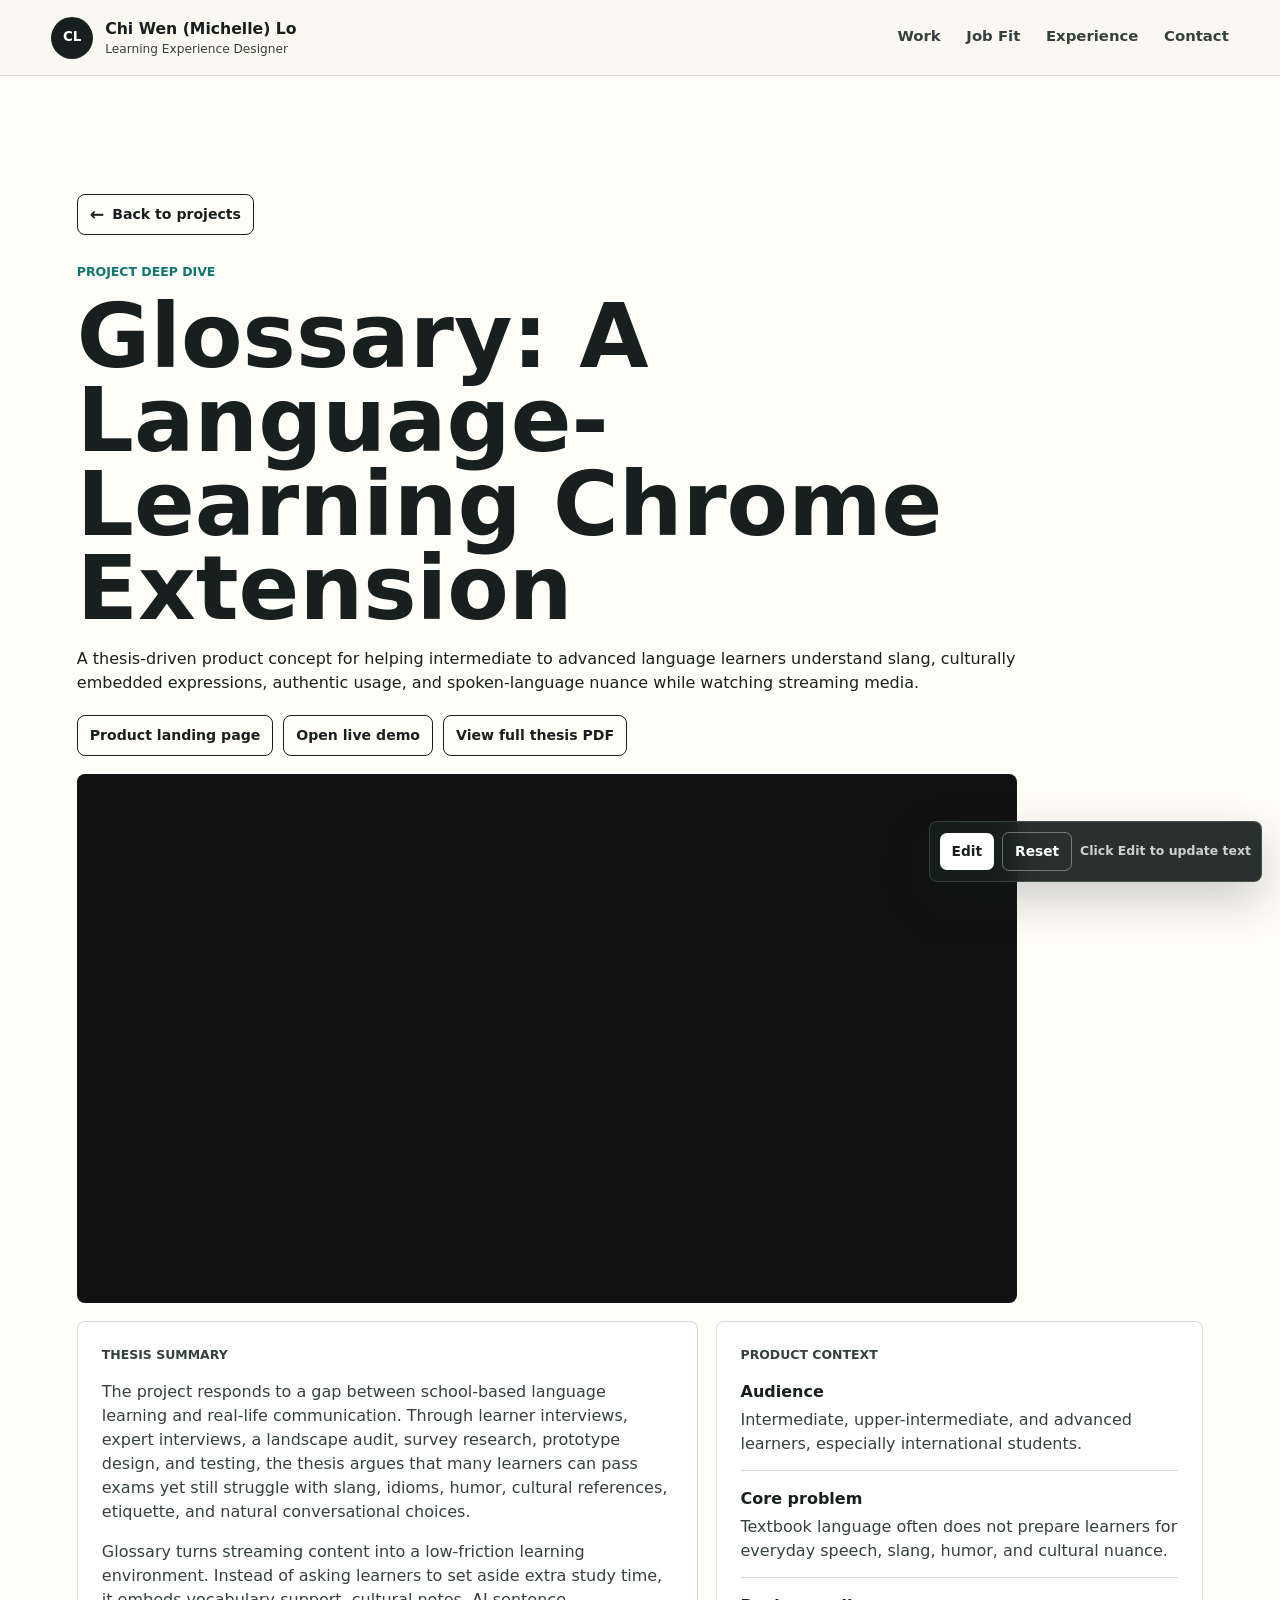
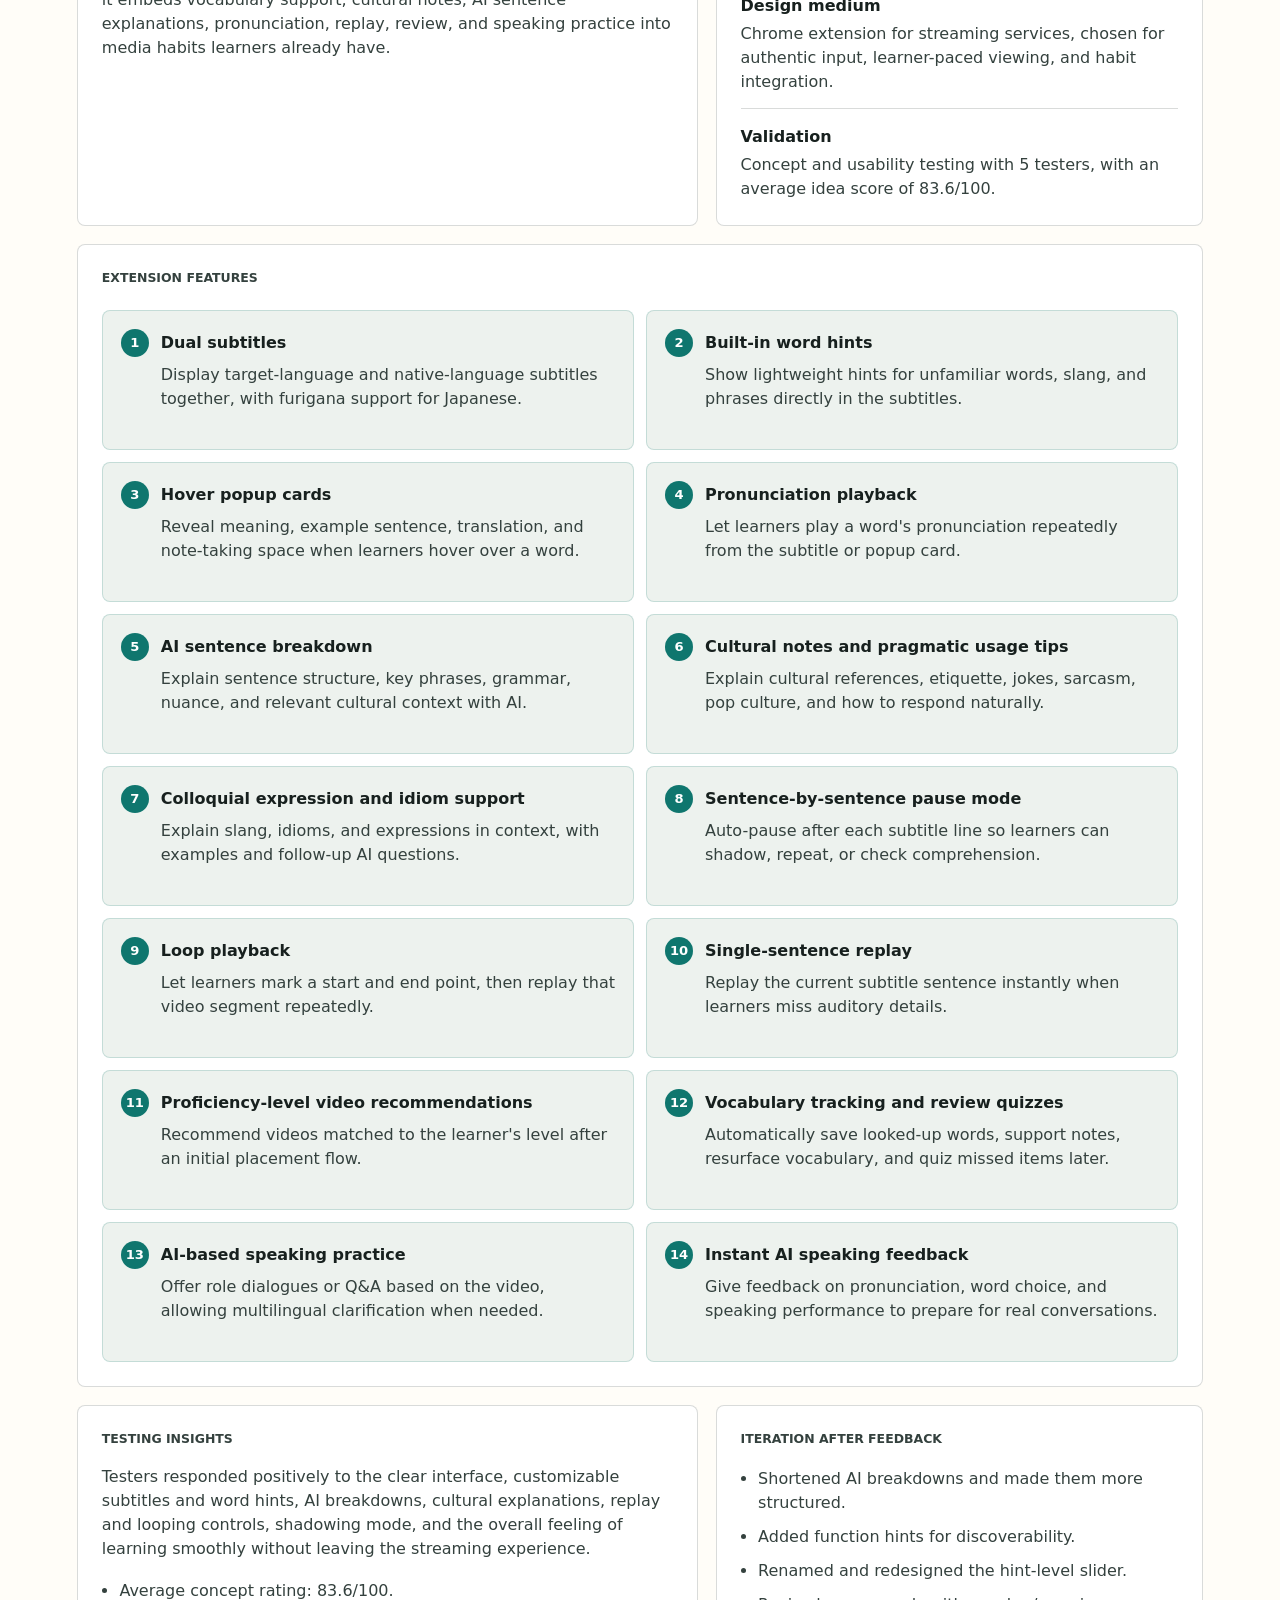
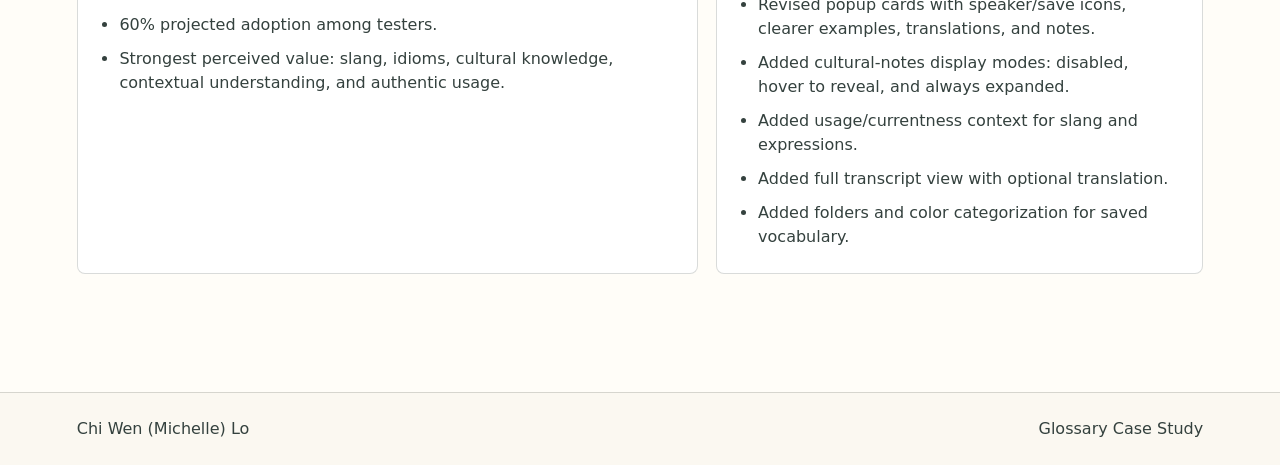
==== glossary.html @ 2b150193 "upload portfolio website" ====
<!doctype html>
<html lang="en">
  <head>
    <meta charset="utf-8">
    <meta name="viewport" content="width=device-width, initial-scale=1">
    <meta
      name="description"
      content="Glossary case study by Chi Wen Michelle Lo: a language-learning Chrome extension for slang, culture, authentic use, and motivation."
    >
    <title>Glossary Case Study | Chi Wen (Michelle) Lo</title>
    <link rel="stylesheet" href="styles.css?v=36">
  </head>
  <body>
    <header class="site-header">
      <a class="brand" href="index.html#top" aria-label="Back to portfolio home">
        <span class="brand-mark">CL</span>
        <span>
          <strong>Chi Wen (Michelle) Lo</strong>
          <small>Learning Experience Designer</small>
        </span>
      </a>
      <nav class="nav-links" aria-label="Primary navigation">
        <a href="index.html#work">Work</a>
        <a href="index.html#fit">Job Fit</a>
        <a href="index.html#experience">Experience</a>
        <a href="index.html#contact">Contact</a>
      </nav>
    </header>

    <div class="edit-toolbar" aria-label="Page editing tools">
      <button class="edit-button" type="button" data-edit-toggle>Edit</button>
      <button class="edit-button ghost" type="button" data-edit-reset>Reset</button>
      <span class="edit-status" data-edit-status>Click Edit to update text</span>
    </div>

    <main>
      <section class="case-study case-study-page" id="glossary-case-study" aria-labelledby="glossary-title">
        <a class="back-link" href="index.html#work">Back to projects</a>
        <div class="case-study-hero">
          <p class="section-kicker">Project deep dive</p>
          <h1 id="glossary-title">Glossary: A Language-Learning Chrome Extension</h1>
          <p>
            A thesis-driven product concept for helping intermediate to advanced language learners understand slang,
            culturally embedded expressions, authentic usage, and spoken-language nuance while watching streaming media.
          </p>
          <div class="case-study-actions">
            <a
              class="project-link"
              href="https://glossary-language-learning-extension.replit.app/"
              target="_blank"
              rel="noreferrer"
            >
              Product landing page
            </a>
            <a
              class="project-link"
              href="https://glossary-language-learning-extension.replit.app/demo"
              target="_blank"
              rel="noreferrer"
            >
              Open live demo
            </a>
            <a
              class="project-link"
              href="assets/glossary-thesis.pdf"
              target="_blank"
              rel="noreferrer"
            >
              View full thesis PDF
            </a>
          </div>
        </div>

        <div class="video-panel" aria-label="Glossary video introduction">
          <iframe
            src="https://www.youtube.com/embed/hqwq4Liy1Lw"
            title="Glossary video introduction"
            allow="accelerometer; autoplay; clipboard-write; encrypted-media; gyroscope; picture-in-picture; web-share"
            allowfullscreen
          ></iframe>
        </div>

        <div class="case-study-grid">
          <article class="case-panel summary-panel">
            <p class="section-kicker">Thesis summary</p>
            <p>
              The project responds to a gap between school-based language learning and real-life communication. Through
              learner interviews, expert interviews, a landscape audit, survey research, prototype design, and testing,
              the thesis argues that many learners can pass exams yet still struggle with slang, idioms, humor, cultural
              references, etiquette, and natural conversational choices.
            </p>
            <p>
              Glossary turns streaming content into a low-friction learning environment. Instead of asking learners to
              set aside extra study time, it embeds vocabulary support, cultural notes, AI sentence explanations,
              pronunciation, replay, review, and speaking practice into media habits learners already have.
            </p>
          </article>

          <aside class="case-panel">
            <p class="section-kicker">Product context</p>
            <dl class="facts-list">
              <div>
                <dt>Audience</dt>
                <dd>Intermediate, upper-intermediate, and advanced learners, especially international students.</dd>
              </div>
              <div>
                <dt>Core problem</dt>
                <dd>Textbook language often does not prepare learners for everyday speech, slang, humor, and cultural nuance.</dd>
              </div>
              <div>
                <dt>Design medium</dt>
                <dd>Chrome extension for streaming services, chosen for authentic input, learner-paced viewing, and habit integration.</dd>
              </div>
              <div>
                <dt>Validation</dt>
                <dd>Concept and usability testing with 5 testers, with an average idea score of 83.6/100.</dd>
              </div>
            </dl>
          </aside>
        </div>

        <div class="case-panel">
          <div class="case-panel-heading">
            <p class="section-kicker">Extension features</p>
          </div>
          <ol class="feature-list">
            <li>
              <strong>Dual subtitles</strong>
              <span>Display target-language and native-language subtitles together, with furigana support for Japanese.</span>
            </li>
            <li>
              <strong>Built-in word hints</strong>
              <span>Show lightweight hints for unfamiliar words, slang, and phrases directly in the subtitles.</span>
            </li>
            <li>
              <strong>Hover popup cards</strong>
              <span>Reveal meaning, example sentence, translation, and note-taking space when learners hover over a word.</span>
            </li>
            <li>
              <strong>Pronunciation playback</strong>
              <span>Let learners play a word's pronunciation repeatedly from the subtitle or popup card.</span>
            </li>
            <li>
              <strong>AI sentence breakdown</strong>
              <span>Explain sentence structure, key phrases, grammar, nuance, and relevant cultural context with AI.</span>
            </li>
            <li>
              <strong>Cultural notes and pragmatic usage tips</strong>
              <span>Explain cultural references, etiquette, jokes, sarcasm, pop culture, and how to respond naturally.</span>
            </li>
            <li>
              <strong>Colloquial expression and idiom support</strong>
              <span>Explain slang, idioms, and expressions in context, with examples and follow-up AI questions.</span>
            </li>
            <li>
              <strong>Sentence-by-sentence pause mode</strong>
              <span>Auto-pause after each subtitle line so learners can shadow, repeat, or check comprehension.</span>
            </li>
            <li>
              <strong>Loop playback</strong>
              <span>Let learners mark a start and end point, then replay that video segment repeatedly.</span>
            </li>
            <li>
              <strong>Single-sentence replay</strong>
              <span>Replay the current subtitle sentence instantly when learners miss auditory details.</span>
            </li>
            <li>
              <strong>Proficiency-level video recommendations</strong>
              <span>Recommend videos matched to the learner's level after an initial placement flow.</span>
            </li>
            <li>
              <strong>Vocabulary tracking and review quizzes</strong>
              <span>Automatically save looked-up words, support notes, resurface vocabulary, and quiz missed items later.</span>
            </li>
            <li>
              <strong>AI-based speaking practice</strong>
              <span>Offer role dialogues or Q&A based on the video, allowing multilingual clarification when needed.</span>
            </li>
            <li>
              <strong>Instant AI speaking feedback</strong>
              <span>Give feedback on pronunciation, word choice, and speaking performance to prepare for real conversations.</span>
            </li>
          </ol>
        </div>

        <div class="case-study-grid">
          <article class="case-panel">
            <p class="section-kicker">Testing insights</p>
            <p>
              Testers responded positively to the clear interface, customizable subtitles and word hints, AI breakdowns,
              cultural explanations, replay and looping controls, shadowing mode, and the overall feeling of learning
              smoothly without leaving the streaming experience.
            </p>
            <ul class="insight-list">
              <li>Average concept rating: 83.6/100.</li>
              <li>60% projected adoption among testers.</li>
              <li>Strongest perceived value: slang, idioms, cultural knowledge, contextual understanding, and authentic usage.</li>
            </ul>
          </article>

          <article class="case-panel">
            <p class="section-kicker">Iteration after feedback</p>
            <ul class="insight-list">
              <li>Shortened AI breakdowns and made them more structured.</li>
              <li>Added function hints for discoverability.</li>
              <li>Renamed and redesigned the hint-level slider.</li>
              <li>Revised popup cards with speaker/save icons, clearer examples, translations, and notes.</li>
              <li>Added cultural-notes display modes: disabled, hover to reveal, and always expanded.</li>
              <li>Added usage/currentness context for slang and expressions.</li>
              <li>Added full transcript view with optional translation.</li>
              <li>Added folders and color categorization for saved vocabulary.</li>
            </ul>
          </article>
        </div>
      </section>
    </main>

    <footer class="site-footer">
      <span>Chi Wen (Michelle) Lo</span>
      <span>Glossary Case Study</span>
    </footer>

    <script src="script.js?v=11"></script>
  </body>
</html>
---- styles.css ----
:root {
  --ink: #17201e;
  --graphite: #34413e;
  --paper: #fbf8f1;
  --mist: #edf2ee;
  --teal: #0f766e;
  --coral: #d45d4c;
  --mustard: #c9911a;
  --line: rgba(23, 32, 30, 0.16);
  --shadow: 0 18px 50px rgba(23, 32, 30, 0.14);
  --section-space: clamp(58px, 8vw, 96px);
}

* {
  box-sizing: border-box;
}

html {
  scroll-behavior: smooth;
}

body {
  margin: 0;
  color: var(--ink);
  background: var(--paper);
  font-family: Inter, ui-sans-serif, system-ui, -apple-system, BlinkMacSystemFont, "Segoe UI", sans-serif;
  line-height: 1.5;
}

a {
  color: inherit;
  text-decoration: none;
}

.site-header {
  position: sticky;
  top: 0;
  z-index: 20;
  display: flex;
  align-items: center;
  justify-content: space-between;
  min-height: 76px;
  padding: 14px clamp(18px, 4vw, 56px);
  background: rgba(251, 248, 241, 0.86);
  border-bottom: 1px solid var(--line);
  backdrop-filter: blur(18px);
}

.brand {
  display: inline-flex;
  align-items: center;
  gap: 12px;
  min-width: 0;
}

.brand-mark {
  display: grid;
  width: 42px;
  height: 42px;
  place-items: center;
  flex: 0 0 auto;
  color: white;
  background: var(--ink);
  border-radius: 50%;
  font-weight: 800;
  font-size: 0.84rem;
}

.brand strong,
.brand small {
  display: block;
}

.brand strong {
  font-size: 0.98rem;
}

.brand small {
  color: var(--graphite);
  font-size: 0.76rem;
}

.nav-links {
  display: flex;
  gap: clamp(14px, 2vw, 28px);
  color: var(--graphite);
  font-size: 0.93rem;
  font-weight: 700;
}

.nav-links a {
  padding-block: 8px;
  border-bottom: 2px solid transparent;
}

.nav-links a:hover,
.nav-links a.is-active {
  color: var(--ink);
  border-color: var(--coral);
}

.hero {
  position: relative;
  min-height: clamp(500px, 68vh, 640px);
  display: grid;
  align-items: center;
  overflow: hidden;
  padding: clamp(44px, 7vw, 82px) clamp(18px, 6vw, 82px);
}

.hero-image,
.hero-overlay {
  position: absolute;
  inset: 0;
  width: 100%;
  height: 100%;
}

.hero-image {
  object-fit: cover;
  object-position: 64% center;
}

.hero-overlay {
  background:
    linear-gradient(90deg, rgba(251, 248, 241, 0.96) 0%, rgba(251, 248, 241, 0.82) 42%, rgba(251, 248, 241, 0.18) 78%),
    linear-gradient(0deg, rgba(251, 248, 241, 0.62) 0%, rgba(251, 248, 241, 0) 34%);
}

.hero-content {
  position: relative;
  z-index: 2;
  max-width: 760px;
}

.eyebrow,
.section-kicker {
  margin: 0 0 12px;
  color: var(--teal);
  font-size: 0.78rem;
  font-weight: 900;
  letter-spacing: 0;
  text-transform: uppercase;
}

h1,
h2,
h3,
p {
  overflow-wrap: break-word;
}

h1 {
  max-width: 11ch;
  margin: 0;
  font-size: clamp(3rem, 8vw, 6.9rem);
  line-height: 0.94;
  letter-spacing: 0;
}

h2 {
  margin: 0;
  font-size: clamp(2rem, 4vw, 4.25rem);
  line-height: 1;
  letter-spacing: 0;
}

h3 {
  margin: 0;
  font-size: 1.15rem;
  line-height: 1.2;
}

.hero-copy {
  max-width: 670px;
  margin: 28px 0 0;
  color: var(--graphite);
  font-size: clamp(1.04rem, 2vw, 1.24rem);
}

.hero-actions,
.contact-actions {
  display: flex;
  flex-wrap: wrap;
  gap: 12px;
  margin-top: 30px;
}

.button {
  display: inline-flex;
  align-items: center;
  justify-content: center;
  min-height: 46px;
  padding: 12px 18px;
  border: 1px solid var(--ink);
  border-radius: 8px;
  font-weight: 900;
  transition: transform 160ms ease, background 160ms ease, color 160ms ease;
}

.button:hover {
  transform: translateY(-2px);
}

.button.primary {
  color: white;
  background: var(--ink);
}

.button.secondary {
  color: var(--ink);
  background: rgba(251, 248, 241, 0.68);
}

.button-icon {
  width: 17px;
  height: 17px;
  margin-right: 8px;
  flex: 0 0 auto;
  fill: currentColor;
}

.linkedin-icon rect {
  fill: #0a66c2;
}

.linkedin-icon path {
  fill: #ffffff;
}

.edit-toolbar {
  position: fixed;
  right: 18px;
  bottom: 18px;
  z-index: 40;
  display: flex;
  align-items: center;
  gap: 8px;
  max-width: min(92vw, 440px);
  padding: 10px;
  background: rgba(23, 32, 30, 0.92);
  border: 1px solid rgba(255, 255, 255, 0.14);
  border-radius: 8px;
  box-shadow: 0 18px 46px rgba(23, 32, 30, 0.22);
  backdrop-filter: blur(16px);
}

.edit-button {
  min-height: 36px;
  padding: 8px 12px;
  color: var(--ink);
  background: white;
  border: 0;
  border-radius: 7px;
  cursor: pointer;
  font: inherit;
  font-size: 0.86rem;
  font-weight: 900;
}

.edit-button.ghost {
  color: white;
  background: transparent;
  border: 1px solid rgba(255, 255, 255, 0.36);
}

.edit-status {
  color: rgba(255, 255, 255, 0.78);
  font-size: 0.78rem;
  font-weight: 800;
}

body.is-editing [data-editable-key] {
  outline: 2px dashed rgba(212, 93, 76, 0.72);
  outline-offset: 4px;
  border-radius: 4px;
  cursor: text;
}

body.is-editing [data-editable-key]:focus {
  background: rgba(255, 255, 255, 0.72);
  outline: 3px solid var(--coral);
}

.project-card.featured [data-editable-key]:focus,
.contact-section [data-editable-key]:focus {
  color: var(--ink);
}

.intro-band {
  padding: 0 clamp(18px, 6vw, 82px) var(--section-space);
}

.intro-grid {
  display: grid;
  grid-template-columns: minmax(176px, 0.34fr) minmax(0, 1fr);
  gap: clamp(34px, 6vw, 76px);
  align-items: center;
  max-width: 1180px;
  margin: 0 auto;
  padding-top: var(--section-space);
}

.profile-photo-block {
  width: clamp(176px, 20vw, 220px);
}

.profile-photo-frame {
  --profile-zoom: 1;
  --profile-x: 0px;
  --profile-y: -88px;
  position: relative;
  width: 100%;
  aspect-ratio: 1;
  border-radius: 22px;
  overflow: hidden;
  box-shadow: 0 18px 34px rgba(39, 43, 52, 0.16);
  background: transparent;
}

.profile-photo {
  position: absolute;
  top: 0;
  left: 0;
  width: 100%;
  height: auto;
  max-width: none;
  transform: translate(var(--profile-x), var(--profile-y)) scale(var(--profile-zoom));
  transform-origin: top center;
  display: block;
}

.intro-copy-block {
  max-width: 760px;
}

.intro-copy-block h2 {
  max-width: 820px;
}

.intro-copy-block > p:last-child {
  max-width: 680px;
  margin: 24px 0 0;
  color: var(--graphite);
  font-size: 1.1rem;
}

.profile-crop-controls {
  display: none;
  width: min(270px, calc(100vw - 36px));
  margin-top: 14px;
  padding: 14px;
  border: 1px solid var(--line);
  border-radius: 8px;
  background: rgba(255, 255, 255, 0.88);
  box-shadow: 0 14px 28px rgba(39, 43, 52, 0.1);
}

body.is-editing .profile-crop-controls {
  display: grid;
  gap: 12px;
}

.profile-crop-controls label {
  display: grid;
  gap: 6px;
  color: var(--graphite);
  font-size: 0.78rem;
  font-weight: 900;
  text-transform: uppercase;
}

.profile-crop-controls input {
  width: 100%;
}

.body-copy {
  margin: 0;
  color: var(--graphite);
  font-size: 1.1rem;
}

.split .body-copy {
  margin-top: 24px;
}

.section {
  padding: var(--section-space) clamp(18px, 6vw, 82px);
}

.section-divided {
  position: relative;
  padding-top: 0;
}

.section-divided::before {
  content: "";
  display: block;
  max-width: 1180px;
  height: 1px;
  margin: 0 auto var(--section-space);
  background: var(--line);
}

.section-divided .section-heading {
  margin-top: 0;
}

.muted {
  background: var(--mist);
}

.section-heading {
  max-width: 880px;
  margin-bottom: 34px;
}

.project-grid,
.fit-grid {
  display: grid;
  grid-template-columns: repeat(3, minmax(0, 1fr));
  gap: 18px;
  max-width: 1180px;
}

.project-card,
.fit-item {
  display: flex;
  min-height: 318px;
  flex-direction: column;
  justify-content: space-between;
  gap: 22px;
  padding: 24px;
  background: white;
  border: 1px solid var(--line);
  border-radius: 8px;
  box-shadow: var(--shadow);
}

.project-card[data-card-link] {
  cursor: pointer;
  transition: box-shadow 180ms ease, transform 180ms ease;
}

.project-card[data-card-link]:hover,
.project-card[data-card-link]:focus-visible {
  box-shadow: 0 18px 38px rgba(35, 43, 38, 0.18);
  transform: translateY(-2px);
}

.project-card.featured {
  grid-column: span 2;
  background: var(--ink);
  color: white;
}

.project-card.featured p {
  color: rgba(255, 255, 255, 0.78);
}

.project-card p,
.fit-item p,
.timeline p {
  margin: 0;
  color: var(--graphite);
}

.project-link {
  display: inline-flex;
  width: fit-content;
  min-height: 40px;
  align-items: center;
  justify-content: center;
  padding: 9px 12px;
  color: var(--ink);
  background: transparent;
  border: 1px solid currentColor;
  border-radius: 8px;
  font-size: 0.88rem;
  font-weight: 900;
}

.project-actions {
  display: flex;
  flex-wrap: wrap;
  gap: 10px;
  align-items: center;
}

.project-link:hover {
  color: white;
  background: var(--ink);
}

.project-link.light {
  color: white;
  border-color: rgba(255, 255, 255, 0.7);
}

.project-link.light:hover {
  color: var(--ink);
  background: white;
}

.case-study {
  padding: clamp(68px, 10vw, 118px) clamp(18px, 6vw, 82px);
  background: #fffdf8;
  border-top: 1px solid var(--line);
}

.case-study-page {
  border-top: 0;
}

.case-study-page h1 {
  max-width: 940px;
  font-size: clamp(2.9rem, 7vw, 6.2rem);
}

.back-link {
  display: inline-flex;
  width: fit-content;
  min-height: 40px;
  align-items: center;
  justify-content: center;
  gap: 8px;
  margin-bottom: 28px;
  padding: 9px 12px;
  color: var(--ink);
  border: 1px solid currentColor;
  border-radius: 8px;
  font-size: 0.88rem;
  font-weight: 900;
}

.back-link::before {
  content: "←";
  font-size: 1.08rem;
  line-height: 1;
}

.back-link:hover {
  color: white;
  background: var(--ink);
}

.case-study-hero {
  max-width: 940px;
  margin-bottom: 0;
}

.case-study-hero p:last-child {
  max-width: 820px;
  color: var(--graphite);
  font-size: 1.12rem;
}

.case-study-actions {
  display: flex;
  flex-wrap: wrap;
  gap: 10px;
  align-items: center;
  margin-top: 20px;
}

.video-panel {
  width: min(940px, 100%);
  margin: 0 0 28px;
  overflow: hidden;
  border: 1px solid var(--line);
  border-radius: 8px;
  background: #111;
  aspect-ratio: 16 / 9;
}

.video-panel iframe {
  display: block;
  width: 100%;
  height: 100%;
  border: 0;
}

.case-study-grid {
  display: grid;
  grid-template-columns: minmax(0, 1.12fr) minmax(280px, 0.88fr);
  gap: 18px;
  align-items: stretch;
  max-width: 1180px;
  margin-bottom: 18px;
}

.case-panel {
  padding: 24px;
  background: white;
  border: 1px solid var(--line);
  border-radius: 8px;
}

.case-panel p {
  margin: 0;
  color: var(--graphite);
}

.case-panel p + p {
  margin-top: 16px;
}

.case-panel-heading {
  max-width: 760px;
  margin-bottom: 22px;
}

.case-panel > .section-kicker + .facts-list {
  margin-top: 16px;
}

.case-panel + .case-study-grid,
.case-study-page > .case-panel + .case-panel {
  margin-top: 18px;
}

.case-study-page > .video-panel,
.case-study-page > .case-study-grid,
.case-study-page > .case-panel {
  margin-top: 18px;
  margin-bottom: 0;
}

.facts-list {
  display: grid;
  gap: 16px;
  margin: 0;
}

.facts-list div {
  padding-bottom: 14px;
  border-bottom: 1px solid var(--line);
}

.facts-list div:last-child {
  padding-bottom: 0;
  border-bottom: 0;
}

.facts-list dt {
  margin-bottom: 4px;
  color: var(--ink);
  font-weight: 900;
}

.facts-list dd {
  margin: 0;
  color: var(--graphite);
}

.feature-list {
  display: grid;
  grid-template-columns: repeat(2, minmax(0, 1fr));
  gap: 12px;
  padding: 0;
  margin: 0;
  list-style: none;
  counter-reset: features;
}

.feature-list li {
  position: relative;
  min-height: 140px;
  padding: 20px 18px 18px 58px;
  background: var(--mist);
  border: 1px solid rgba(15, 118, 110, 0.18);
  border-radius: 8px;
  counter-increment: features;
}

.feature-list li::before {
  content: counter(features);
  position: absolute;
  top: 18px;
  left: 18px;
  display: grid;
  width: 28px;
  height: 28px;
  place-items: center;
  color: white;
  background: var(--teal);
  border-radius: 50%;
  font-size: 0.82rem;
  font-weight: 900;
}

.feature-list strong,
.feature-list span {
  display: block;
}

.feature-list strong {
  margin-bottom: 8px;
}

.feature-list span,
.insight-list {
  color: var(--graphite);
}

.insight-list {
  display: grid;
  gap: 10px;
  padding-left: 1.1rem;
  margin: 18px 0 0;
}

.principle-grid {
  display: grid;
  grid-template-columns: repeat(4, minmax(0, 1fr));
  gap: 12px;
}

.principle-grid article {
  padding: 18px;
  background: var(--mist);
  border: 1px solid rgba(15, 118, 110, 0.18);
  border-radius: 8px;
}

.principle-grid h3 {
  margin: 0 0 10px;
  font-size: 1rem;
}

.principle-grid p {
  margin: 0;
}

.project-meta {
  display: flex;
  flex-wrap: wrap;
  gap: 8px;
  color: var(--graphite);
  font-size: 0.78rem;
  font-weight: 900;
  text-transform: uppercase;
}

.project-meta span {
  padding: 6px 8px;
  border: 1px solid currentColor;
  border-radius: 999px;
}

.project-card.featured .project-meta {
  color: rgba(255, 255, 255, 0.78);
}

.tag-list {
  display: flex;
  flex-wrap: wrap;
  gap: 8px;
  padding: 0;
  margin: 0;
  list-style: none;
}

.tag-list li,
.capability-list span {
  padding: 8px 10px;
  background: rgba(15, 118, 110, 0.1);
  border: 1px solid rgba(15, 118, 110, 0.25);
  border-radius: 999px;
  color: var(--teal);
  font-size: 0.86rem;
  font-weight: 800;
}

.project-card.featured .tag-list li {
  color: #f6df9e;
  background: rgba(246, 223, 158, 0.12);
  border-color: rgba(246, 223, 158, 0.32);
}

.fit-grid {
  grid-template-columns: repeat(4, minmax(0, 1fr));
}

.fit-item {
  min-height: 260px;
  box-shadow: none;
}

.fit-icon {
  display: grid;
  width: 48px;
  height: 48px;
  place-items: center;
  border-radius: 50%;
  color: white;
  background: var(--coral);
  font-weight: 900;
}

.fit-item:nth-child(2) .fit-icon {
  background: var(--teal);
}

.fit-item:nth-child(3) .fit-icon {
  background: var(--mustard);
}

.fit-item:nth-child(4) .fit-icon {
  background: var(--graphite);
}

.split {
  display: grid;
  grid-template-columns: minmax(260px, 0.72fr) minmax(320px, 1fr);
  gap: clamp(34px, 6vw, 84px);
  align-items: start;
}

.timeline {
  display: grid;
  gap: 18px;
}

.timeline article {
  padding: 0 0 26px 28px;
  border-left: 3px solid var(--teal);
}

.timeline time {
  display: inline-block;
  margin-bottom: 8px;
  color: var(--coral);
  font-weight: 900;
  font-size: 0.88rem;
}

.capabilities {
  padding-top: 0;
}

.capability-list {
  display: flex;
  flex-wrap: wrap;
  gap: 10px;
  max-width: 980px;
}

.contact-section {
  display: flex;
  align-items: center;
  justify-content: space-between;
  gap: 28px;
  padding: clamp(54px, 8vw, 92px) clamp(18px, 6vw, 82px);
  color: white;
  background: var(--ink);
}

.contact-section .section-kicker {
  color: #f6df9e;
}

.contact-section h2 {
  max-width: 760px;
}

.contact-section .button.primary {
  border-color: white;
  color: var(--ink);
  background: white;
}

.contact-section .button.secondary {
  border-color: rgba(255, 255, 255, 0.6);
  color: white;
  background: transparent;
}

.site-footer {
  display: flex;
  justify-content: space-between;
  gap: 18px;
  padding: 24px clamp(18px, 6vw, 82px);
  color: var(--graphite);
  border-top: 1px solid var(--line);
}

@media (max-width: 920px) {
  .site-header {
    align-items: flex-start;
    flex-direction: column;
    gap: 12px;
  }

  .nav-links {
    width: 100%;
    overflow-x: auto;
    padding-bottom: 2px;
  }

  .hero {
    min-height: clamp(500px, 66svh, 620px);
  }

  .hero-overlay {
    background:
      linear-gradient(90deg, rgba(251, 248, 241, 0.98) 0%, rgba(251, 248, 241, 0.88) 62%, rgba(251, 248, 241, 0.34) 100%),
      linear-gradient(0deg, rgba(251, 248, 241, 0.75) 0%, rgba(251, 248, 241, 0) 40%);
  }

  h1 {
    max-width: 11ch;
  }

  .intro-grid,
  .split,
  .case-study-grid,
  .contact-section {
    grid-template-columns: 1fr;
  }

  .intro-grid,
  .split,
  .case-study-grid,
  .contact-section {
    display: grid;
  }

  .profile-photo-block {
    width: min(220px, 46vw);
  }

  .project-grid,
  .fit-grid,
  .feature-list,
  .principle-grid {
    grid-template-columns: 1fr 1fr;
  }

  .project-card.featured {
    grid-column: span 2;
  }
}

@media (max-width: 640px) {
  .brand strong {
    font-size: 0.9rem;
  }

  .hero {
    min-height: auto;
    padding-top: 52px;
    padding-bottom: 44px;
  }

  .hero-image {
    object-position: 70% center;
  }

  h1 {
    max-width: 9ch;
    font-size: clamp(2.6rem, 14vw, 4.25rem);
  }

  .hero-actions,
  .contact-actions,
  .button {
    width: 100%;
  }

  .intro-grid {
    gap: 26px;
  }

  .profile-photo-block {
    width: min(210px, 64vw);
  }

  .edit-toolbar {
    right: 10px;
    bottom: 10px;
    left: 10px;
    justify-content: space-between;
  }

  .edit-status {
    flex: 1;
    text-align: right;
  }

  .project-grid,
  .fit-grid,
  .feature-list,
  .principle-grid {
    grid-template-columns: 1fr;
  }

  .project-card.featured {
    grid-column: auto;
  }

  .project-card,
  .fit-item {
    min-height: 0;
  }

  .site-footer {
    flex-direction: column;
  }
}
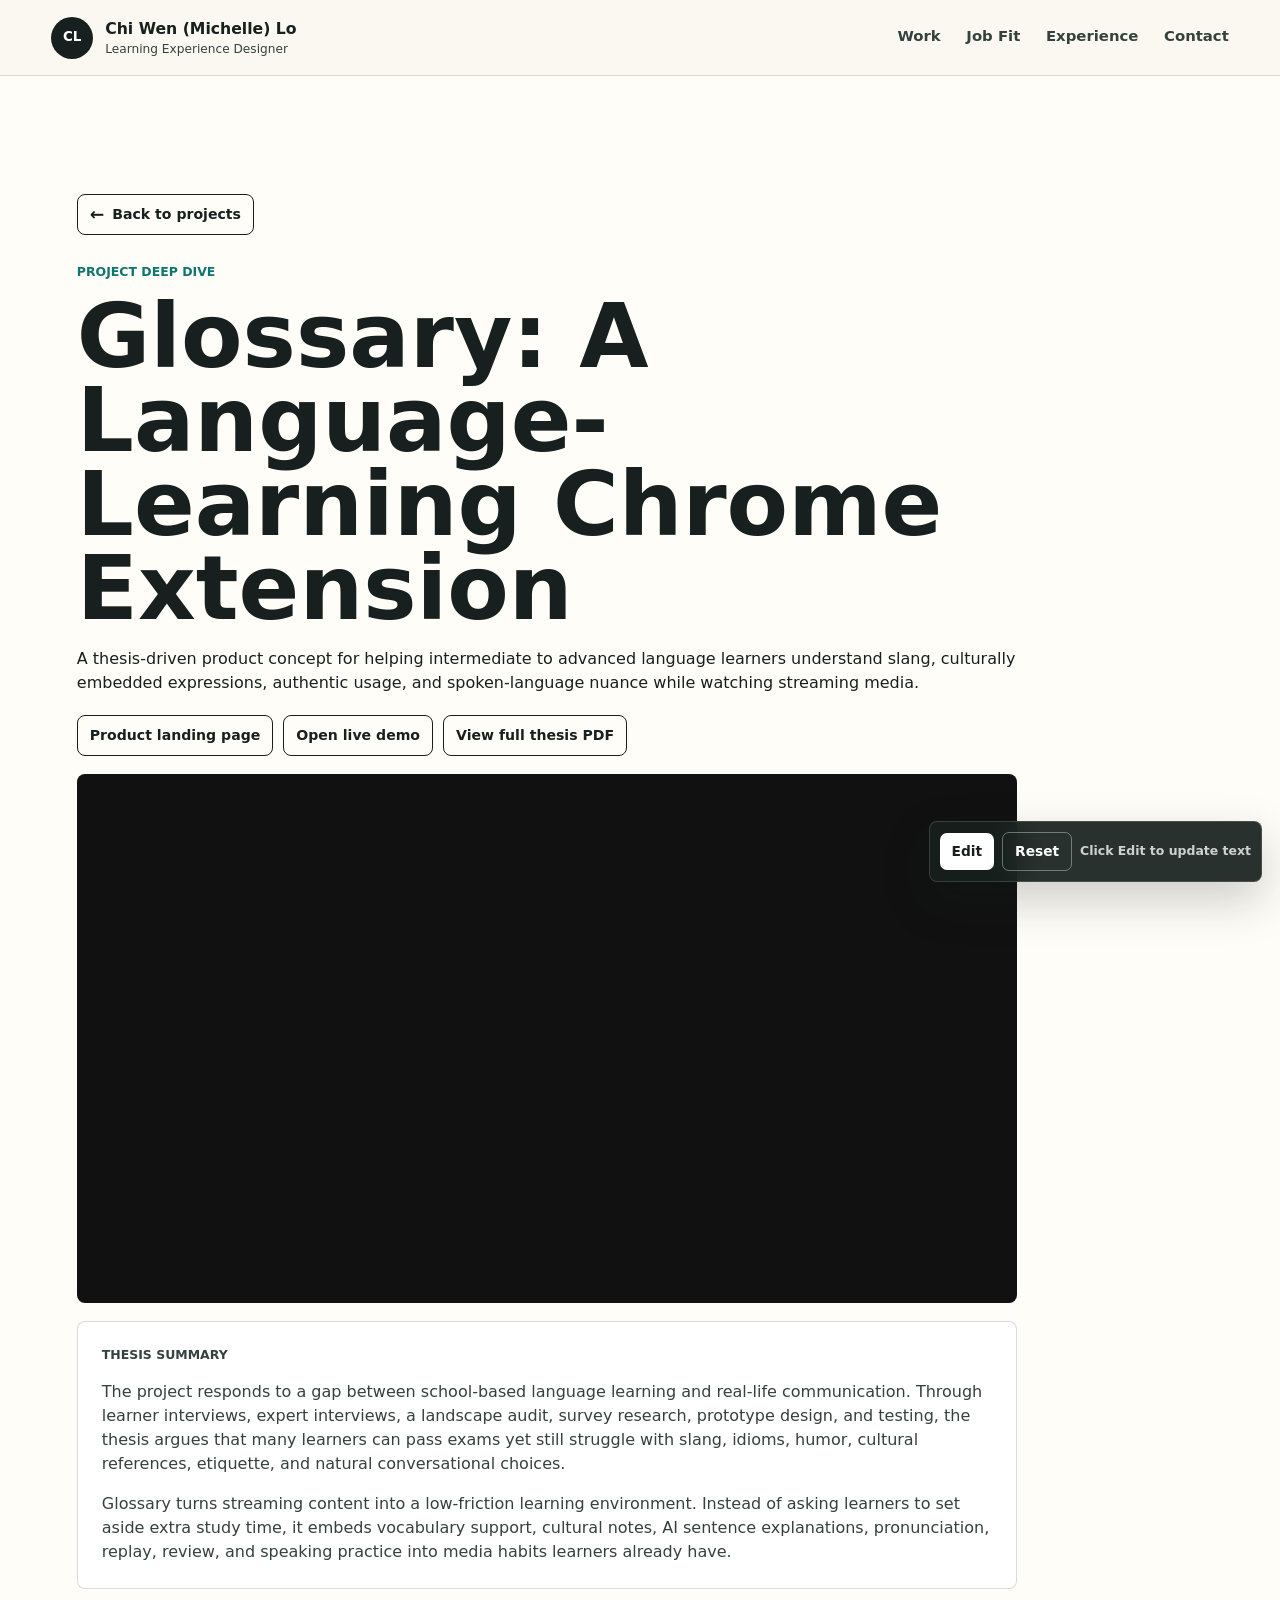
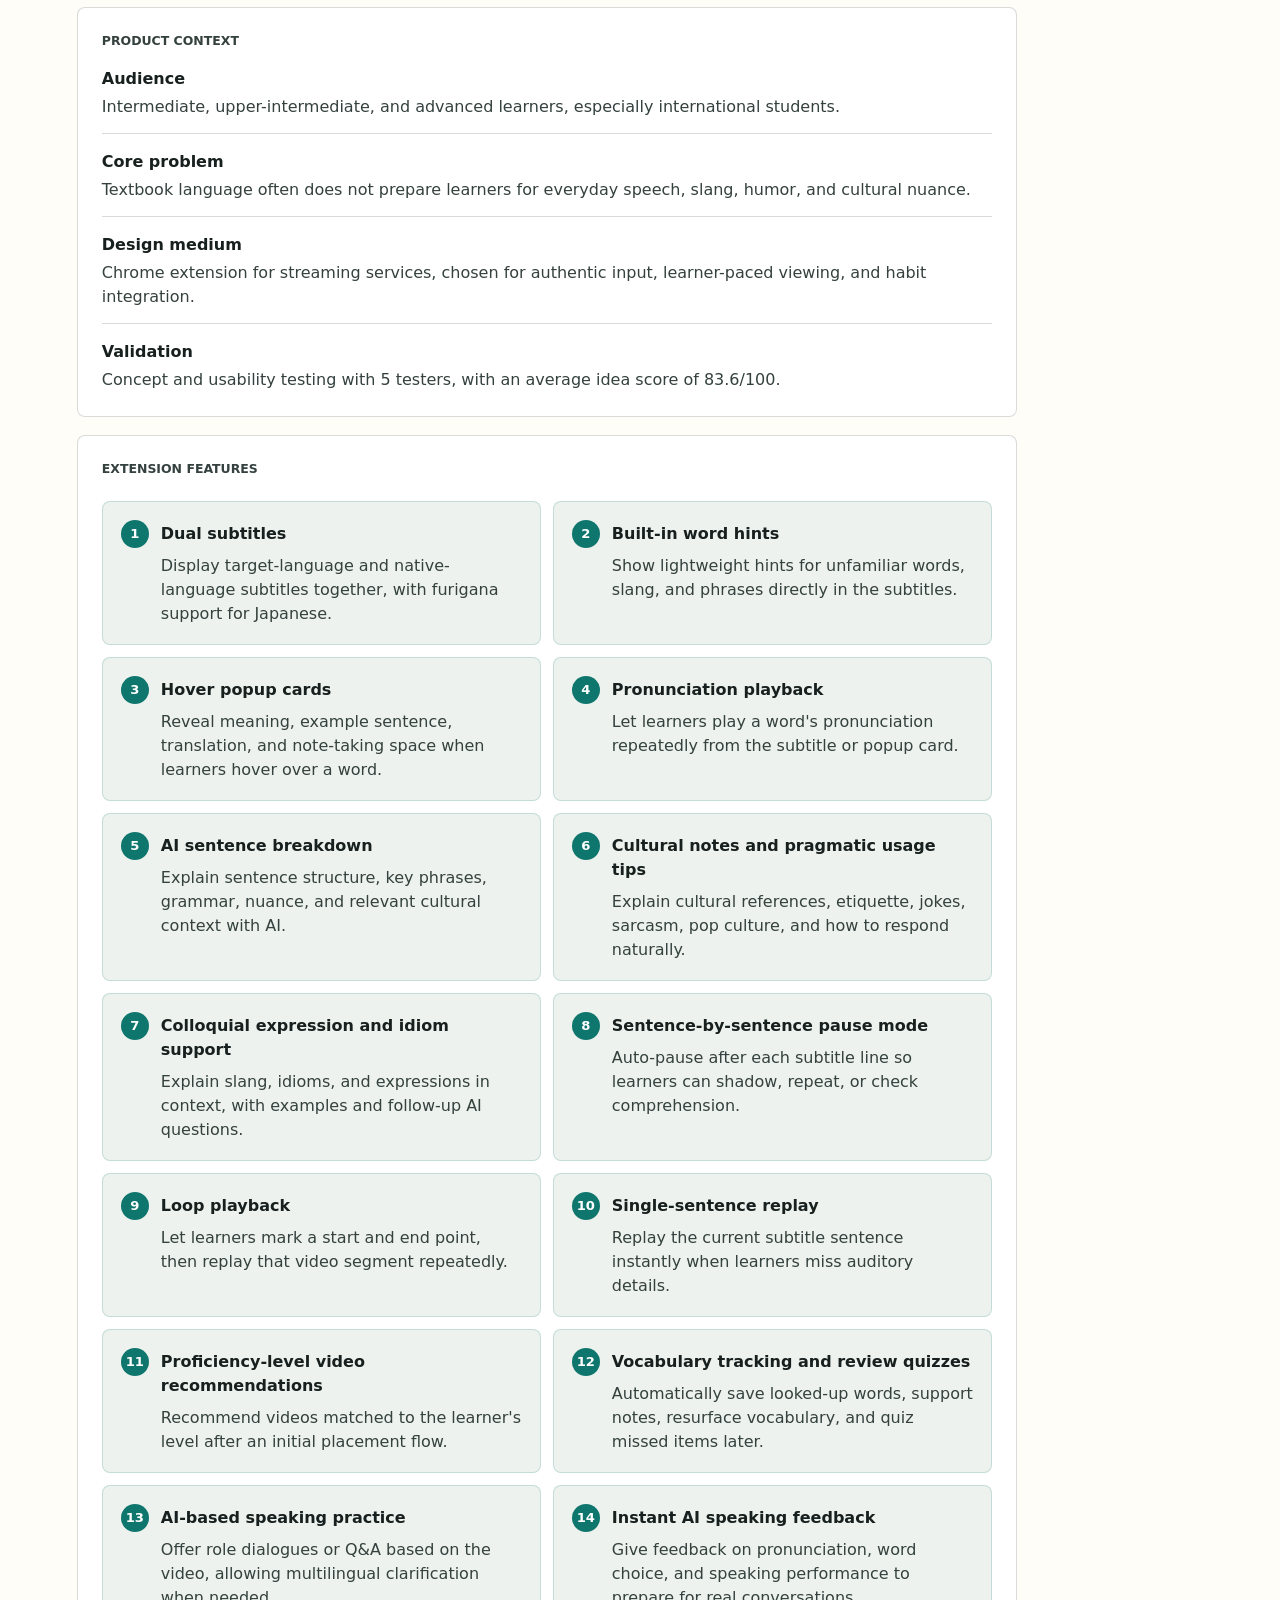
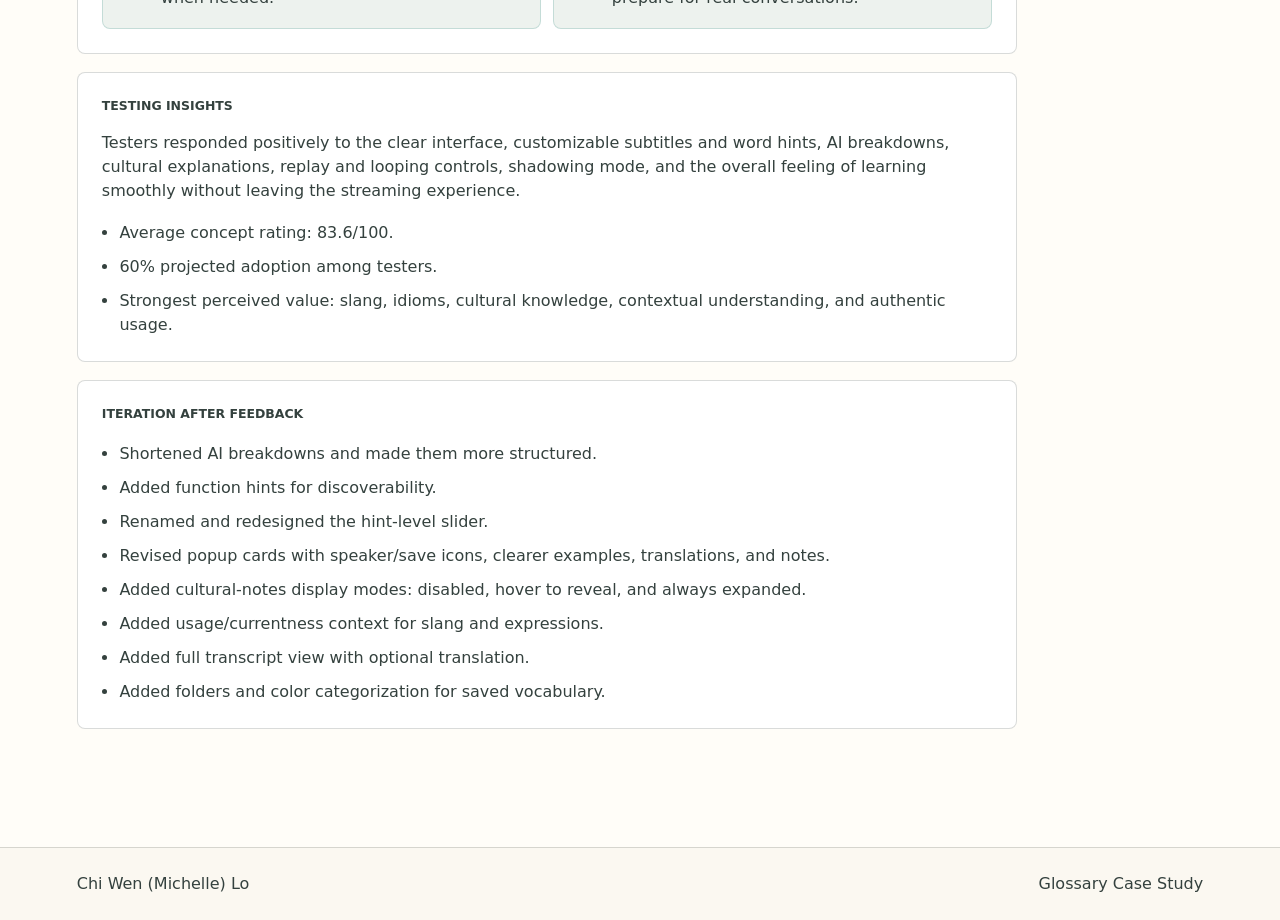
==== commit f82b0e21: "update portfolio website" ====
--- a/glossary.html
+++ b/glossary.html
@@ -8,7 +8,7 @@
       content="Glossary case study by Chi Wen Michelle Lo: a language-learning Chrome extension for slang, culture, authentic use, and motivation."
     >
     <title>Glossary Case Study | Chi Wen (Michelle) Lo</title>
-    <link rel="stylesheet" href="styles.css?v=36">
+    <link rel="stylesheet" href="styles.css?v=38">
   </head>
   <body>
     <header class="site-header">
@@ -62,7 +62,7 @@
             </a>
             <a
               class="project-link"
-              href="assets/glossary-thesis.pdf"
+              href="https://docs.google.com/document/d/1KDBL4UDaHCkaAhVzlHMrWHk6z1AHNh7-hdvnMPkc0PU/edit?usp=sharing"
               target="_blank"
               rel="noreferrer"
             >
--- a/styles.css
+++ b/styles.css
@@ -9,6 +9,7 @@
   --line: rgba(23, 32, 30, 0.16);
   --shadow: 0 18px 50px rgba(23, 32, 30, 0.14);
   --section-space: clamp(58px, 8vw, 96px);
+  --page-gutter: max(clamp(18px, 6vw, 82px), calc((100vw - 1180px) / 2));
 }
 
 * {
@@ -105,7 +106,7 @@
   display: grid;
   align-items: center;
   overflow: hidden;
-  padding: clamp(44px, 7vw, 82px) clamp(18px, 6vw, 82px);
+  padding: clamp(44px, 7vw, 82px) var(--page-gutter);
 }
 
 .hero-image,
@@ -288,7 +289,7 @@
 }
 
 .intro-band {
-  padding: 0 clamp(18px, 6vw, 82px) var(--section-space);
+  padding: 0 var(--page-gutter) var(--section-space);
 }
 
 .intro-grid {
@@ -385,7 +386,7 @@
 }
 
 .section {
-  padding: var(--section-space) clamp(18px, 6vw, 82px);
+  padding: var(--section-space) var(--page-gutter);
 }
 
 .section-divided {
@@ -411,8 +412,12 @@
 }
 
 .section-heading {
+  max-width: 1180px;
+  margin: 0 auto 34px;
+}
+
+.section-heading h2 {
   max-width: 880px;
-  margin-bottom: 34px;
 }
 
 .project-grid,
@@ -421,6 +426,7 @@
   grid-template-columns: repeat(3, minmax(0, 1fr));
   gap: 18px;
   max-width: 1180px;
+  margin: 0 auto;
 }
 
 .project-card,
@@ -582,10 +588,10 @@
 
 .case-study-grid {
   display: grid;
-  grid-template-columns: minmax(0, 1.12fr) minmax(280px, 0.88fr);
+  grid-template-columns: 1fr;
   gap: 18px;
   align-items: stretch;
-  max-width: 1180px;
+  max-width: 940px;
   margin-bottom: 18px;
 }
 
@@ -624,6 +630,11 @@
 .case-study-page > .case-panel {
   margin-top: 18px;
   margin-bottom: 0;
+}
+
+.case-study-page > .case-panel {
+  max-width: 940px;
+  box-sizing: border-box;
 }
 
 .facts-list {
@@ -843,7 +854,8 @@
   display: flex;
   flex-wrap: wrap;
   gap: 10px;
-  max-width: 980px;
+  max-width: 1180px;
+  margin: 0 auto;
 }
 
 .contact-section {
@@ -851,7 +863,7 @@
   align-items: center;
   justify-content: space-between;
   gap: 28px;
-  padding: clamp(54px, 8vw, 92px) clamp(18px, 6vw, 82px);
+  padding: clamp(54px, 8vw, 92px) var(--page-gutter);
   color: white;
   background: var(--ink);
 }
@@ -880,7 +892,7 @@
   display: flex;
   justify-content: space-between;
   gap: 18px;
-  padding: 24px clamp(18px, 6vw, 82px);
+  padding: 24px var(--page-gutter);
   color: var(--graphite);
   border-top: 1px solid var(--line);
 }
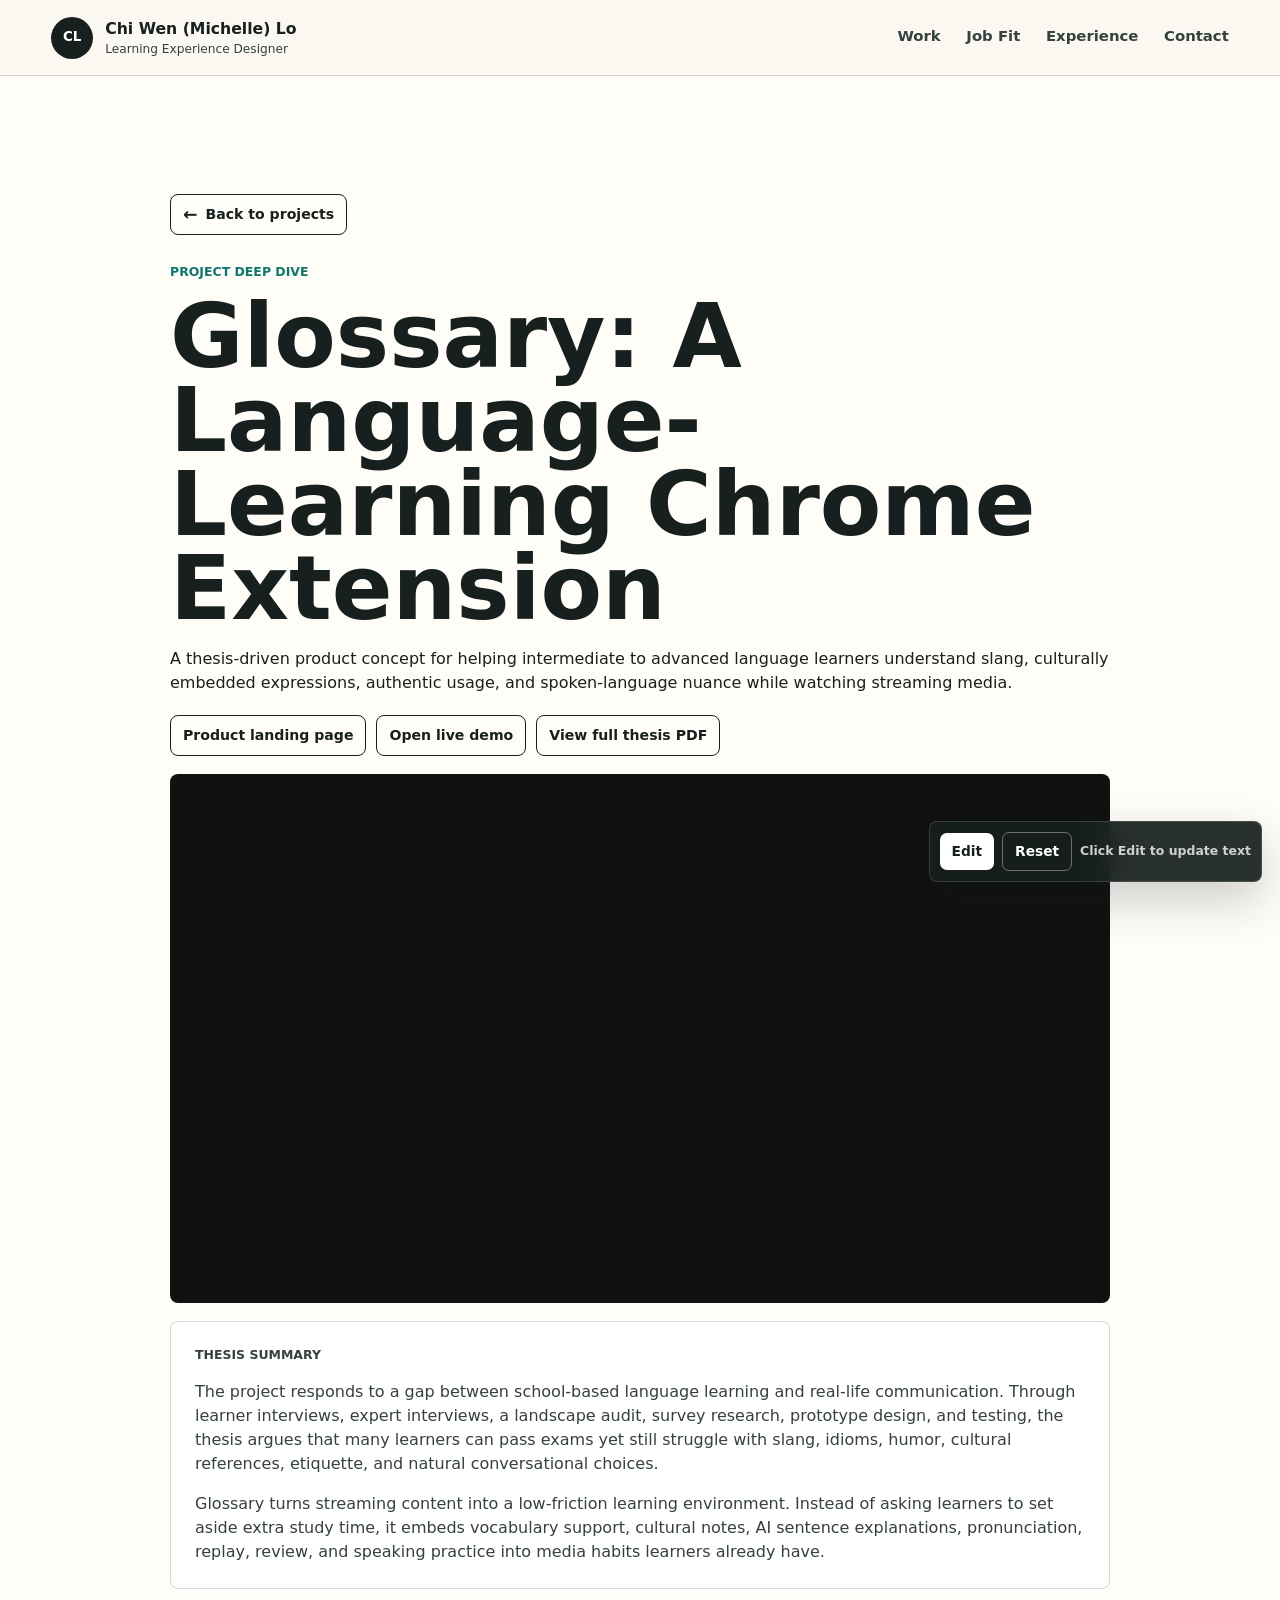
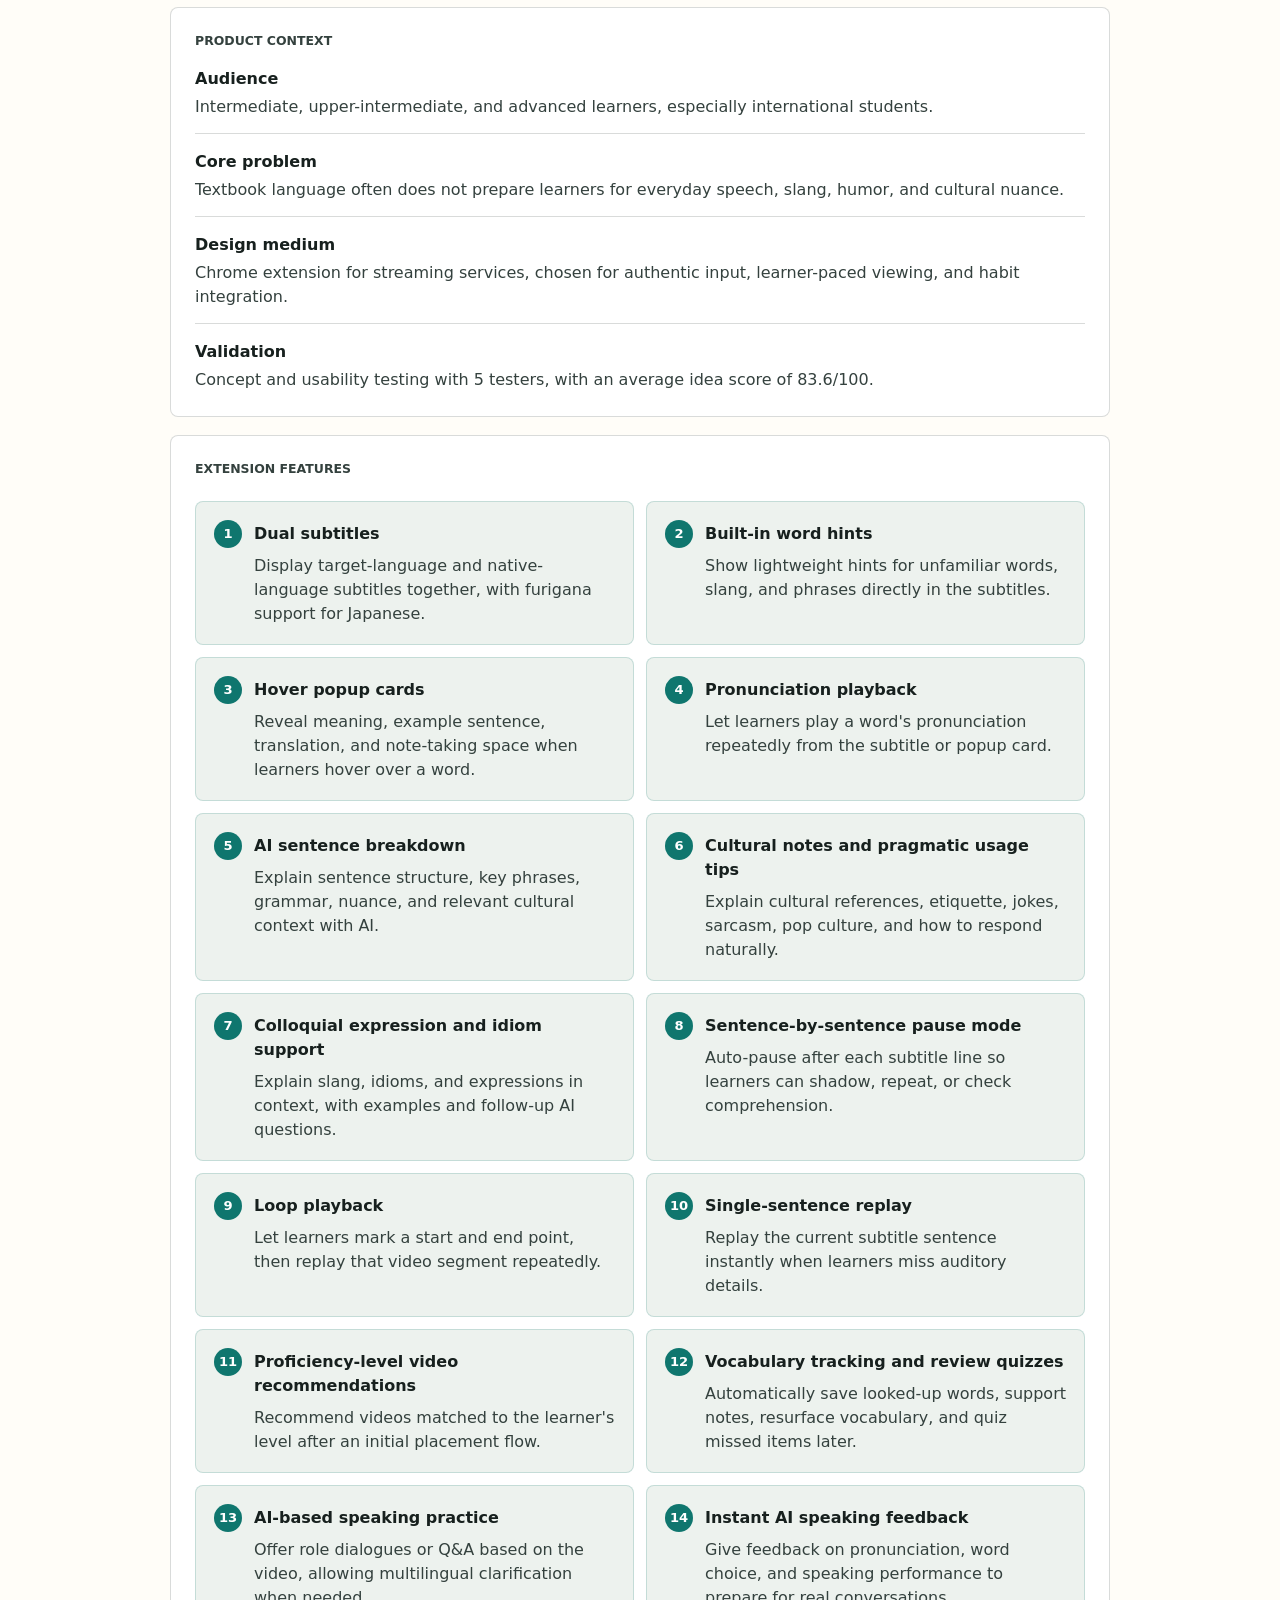
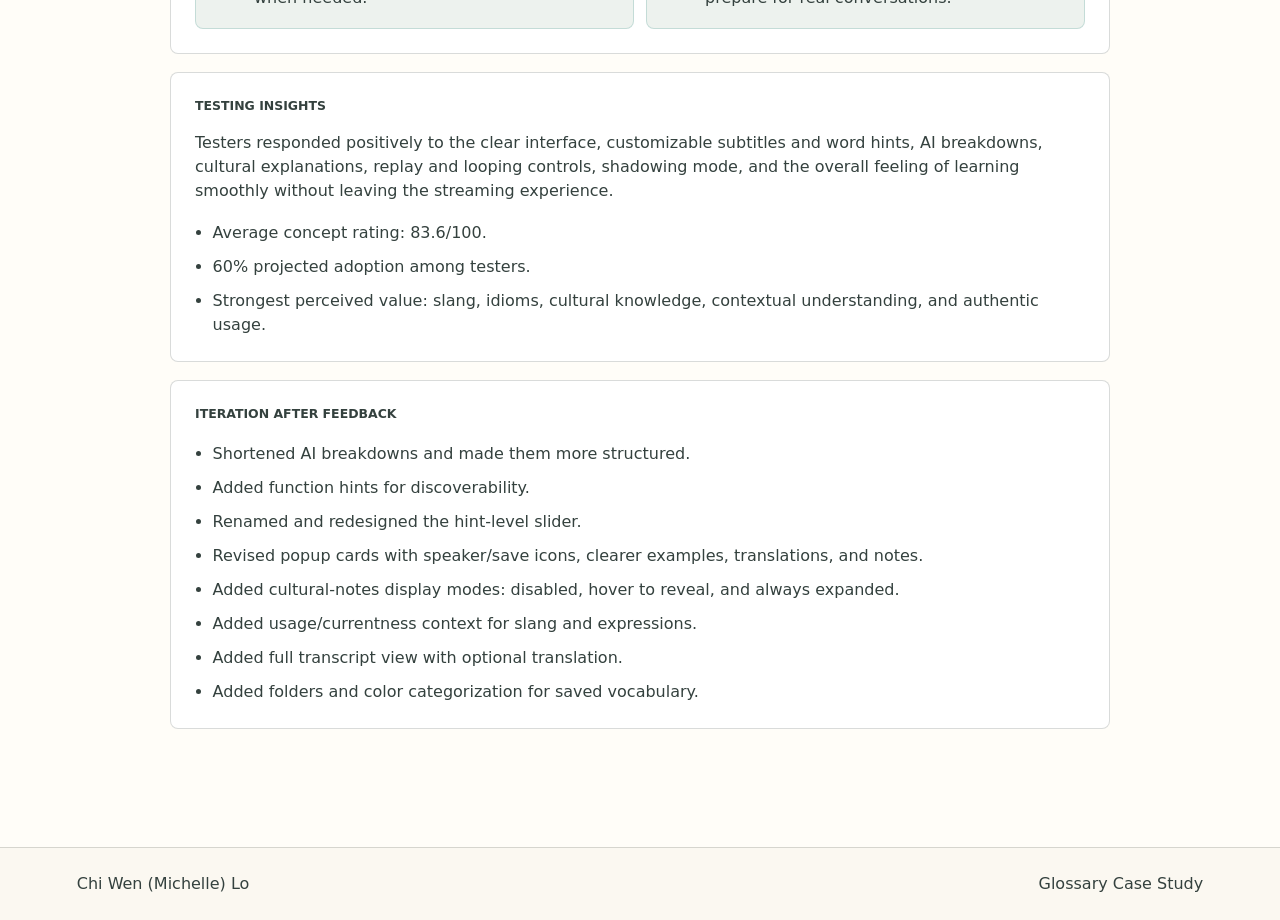
==== commit 9ffe06cb: "update portfolio website" ====
--- a/glossary.html
+++ b/glossary.html
@@ -8,7 +8,7 @@
       content="Glossary case study by Chi Wen Michelle Lo: a language-learning Chrome extension for slang, culture, authentic use, and motivation."
     >
     <title>Glossary Case Study | Chi Wen (Michelle) Lo</title>
-    <link rel="stylesheet" href="styles.css?v=38">
+    <link rel="stylesheet" href="styles.css?v=40">
   </head>
   <body>
     <header class="site-header">
--- a/styles.css
+++ b/styles.css
@@ -520,11 +520,14 @@
 
 .case-study-page h1 {
   max-width: 940px;
+  margin-left: auto;
+  margin-right: auto;
   font-size: clamp(2.9rem, 7vw, 6.2rem);
 }
 
 .back-link {
   display: inline-flex;
+  margin-left: max(0px, calc((100% - 940px)/2));
   width: fit-content;
   min-height: 40px;
   align-items: center;
@@ -552,6 +555,8 @@
 
 .case-study-hero {
   max-width: 940px;
+  margin-left: auto;
+  margin-right: auto;
   margin-bottom: 0;
 }
 
@@ -630,10 +635,13 @@
 .case-study-page > .case-panel {
   margin-top: 18px;
   margin-bottom: 0;
+  margin-left: auto;
+  margin-right: auto;
 }
 
 .case-study-page > .case-panel {
   max-width: 940px;
+  width: min(940px, 100%);
   box-sizing: border-box;
 }
 
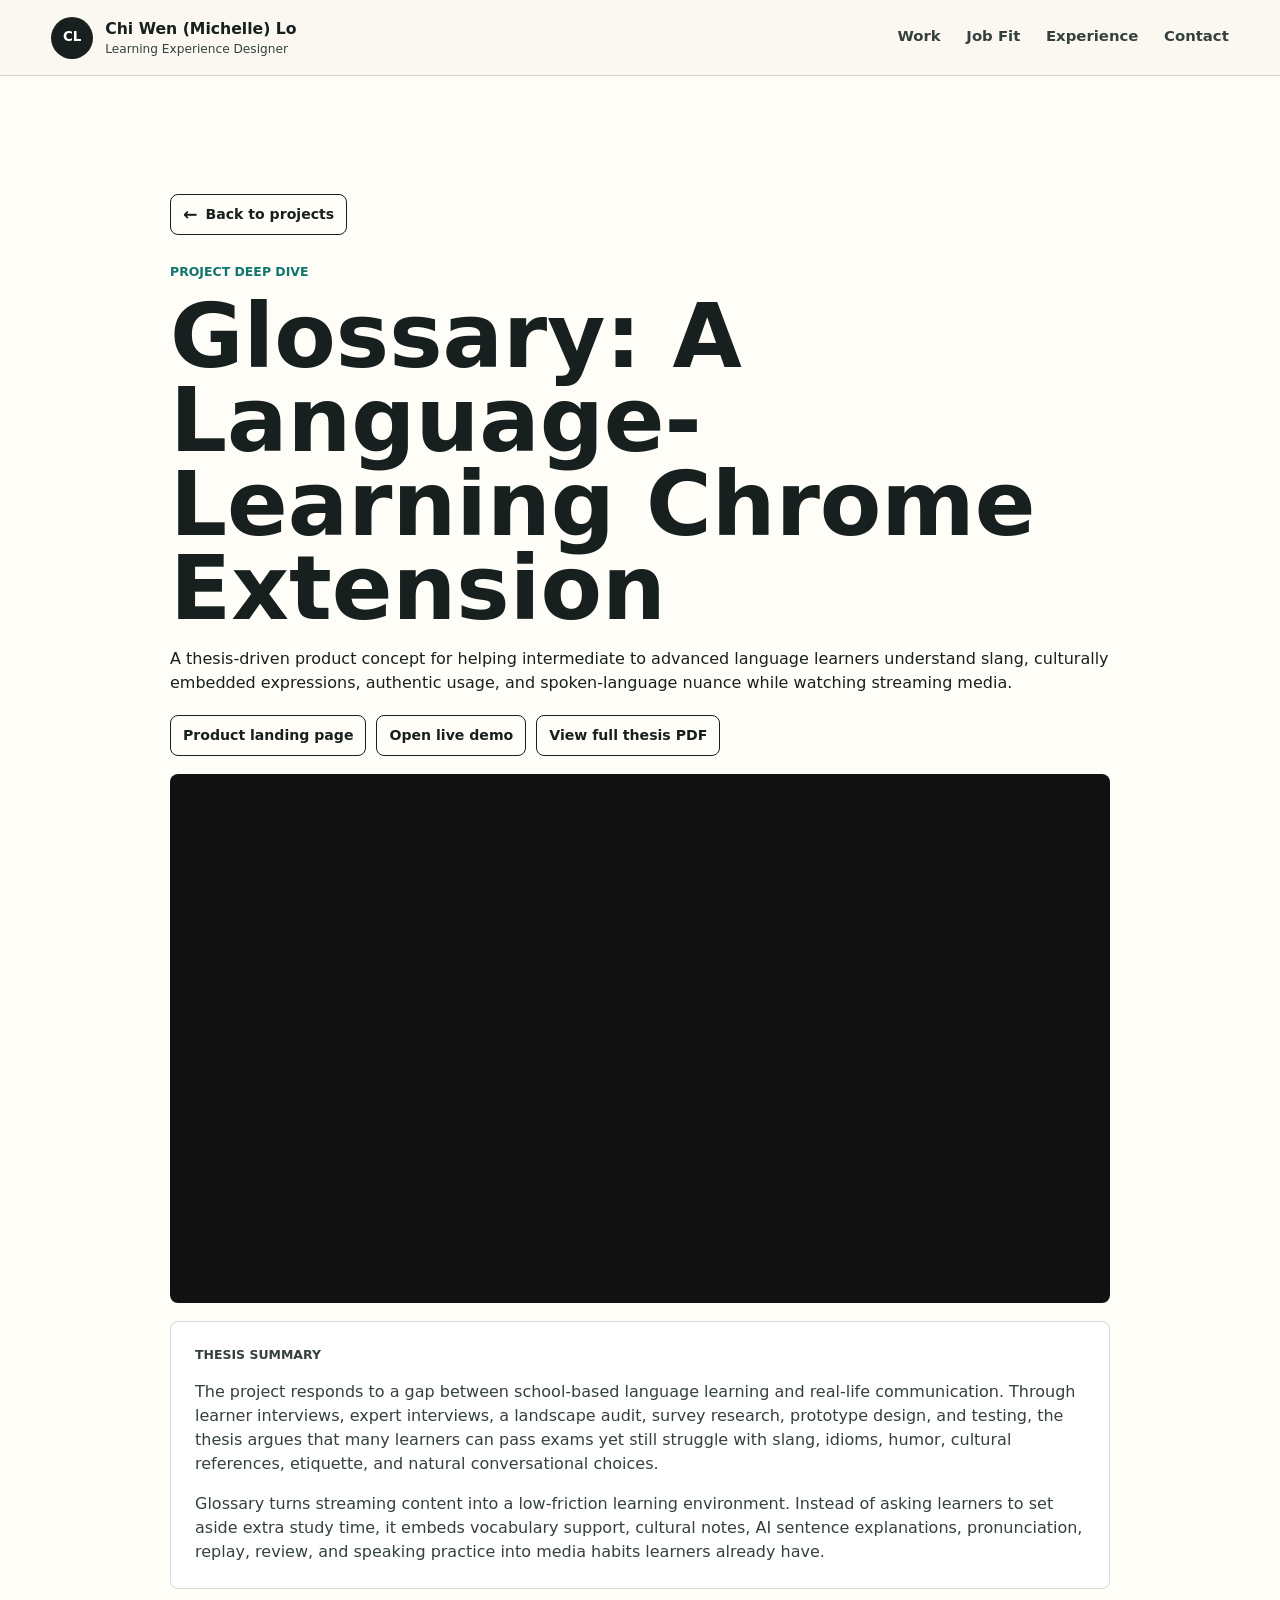
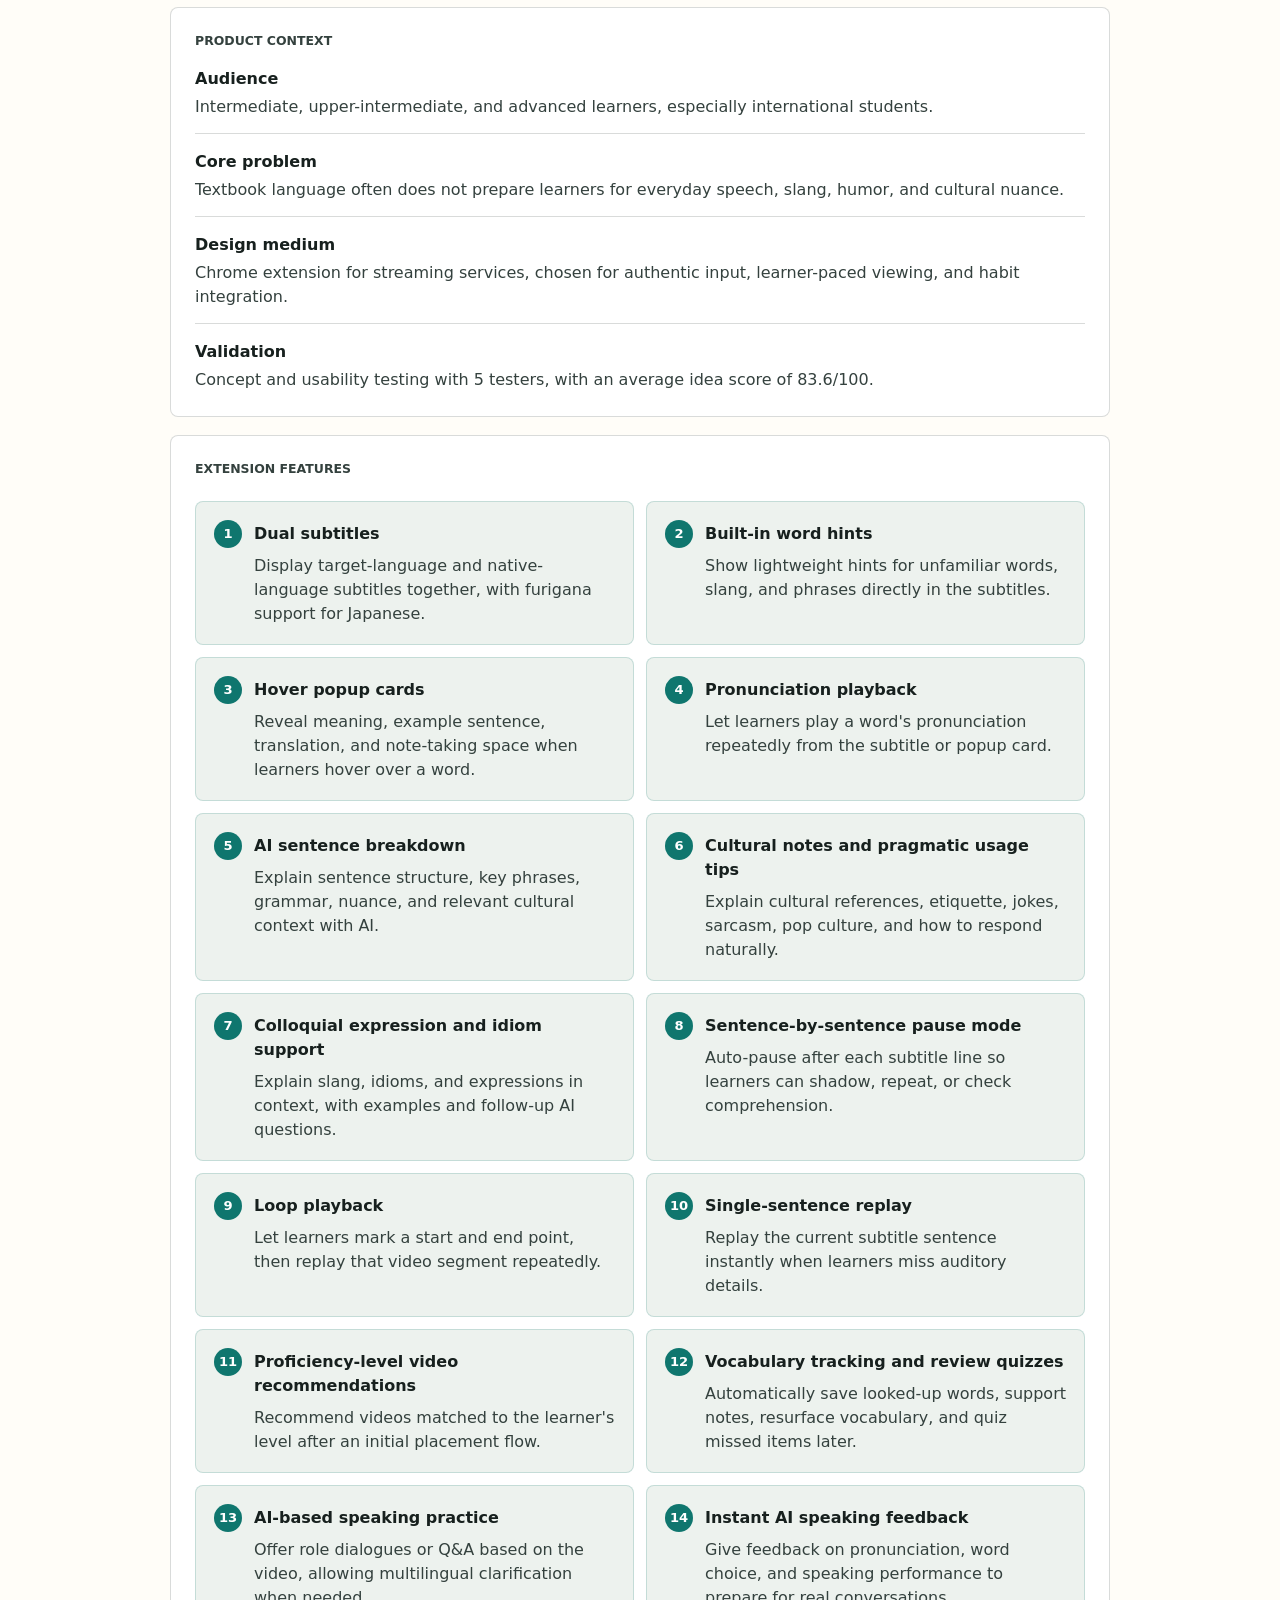
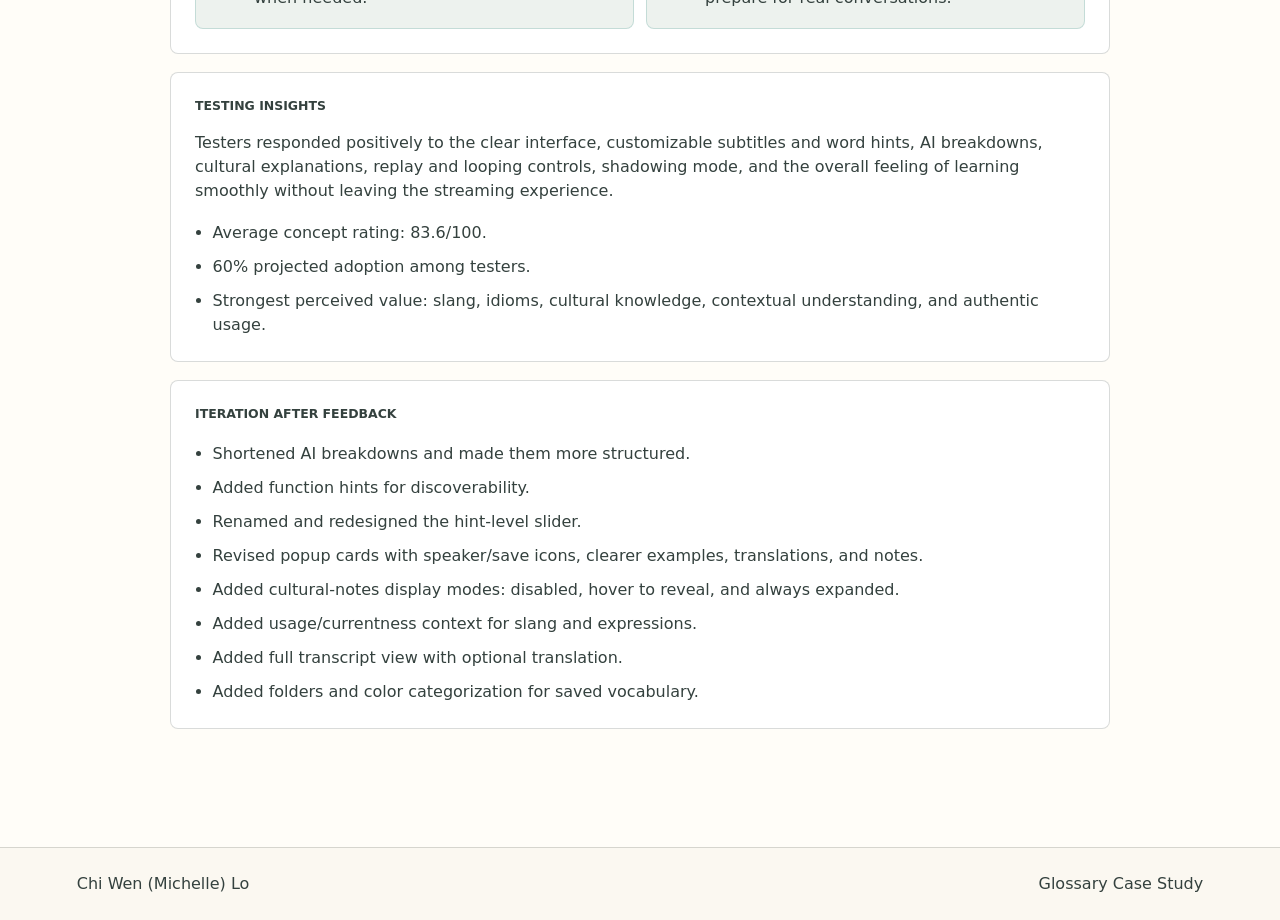
==== commit c5608b54: "update" ====
--- a/glossary.html
+++ b/glossary.html
@@ -8,7 +8,7 @@
       content="Glossary case study by Chi Wen Michelle Lo: a language-learning Chrome extension for slang, culture, authentic use, and motivation."
     >
     <title>Glossary Case Study | Chi Wen (Michelle) Lo</title>
-    <link rel="stylesheet" href="styles.css?v=40">
+    <link rel="stylesheet" href="styles.css?v=41">
   </head>
   <body>
     <header class="site-header">
@@ -220,6 +220,6 @@
       <span>Glossary Case Study</span>
     </footer>
 
-    <script src="script.js?v=11"></script>
+    <script src="script.js?v=12"></script>
   </body>
 </html>
--- a/styles.css
+++ b/styles.css
@@ -234,7 +234,7 @@
   right: 18px;
   bottom: 18px;
   z-index: 40;
-  display: flex;
+  display: none;
   align-items: center;
   gap: 8px;
   max-width: min(92vw, 440px);
@@ -244,6 +244,10 @@
   border-radius: 8px;
   box-shadow: 0 18px 46px rgba(23, 32, 30, 0.22);
   backdrop-filter: blur(16px);
+}
+
+body.can-edit .edit-toolbar {
+  display: flex;
 }
 
 .edit-button {
